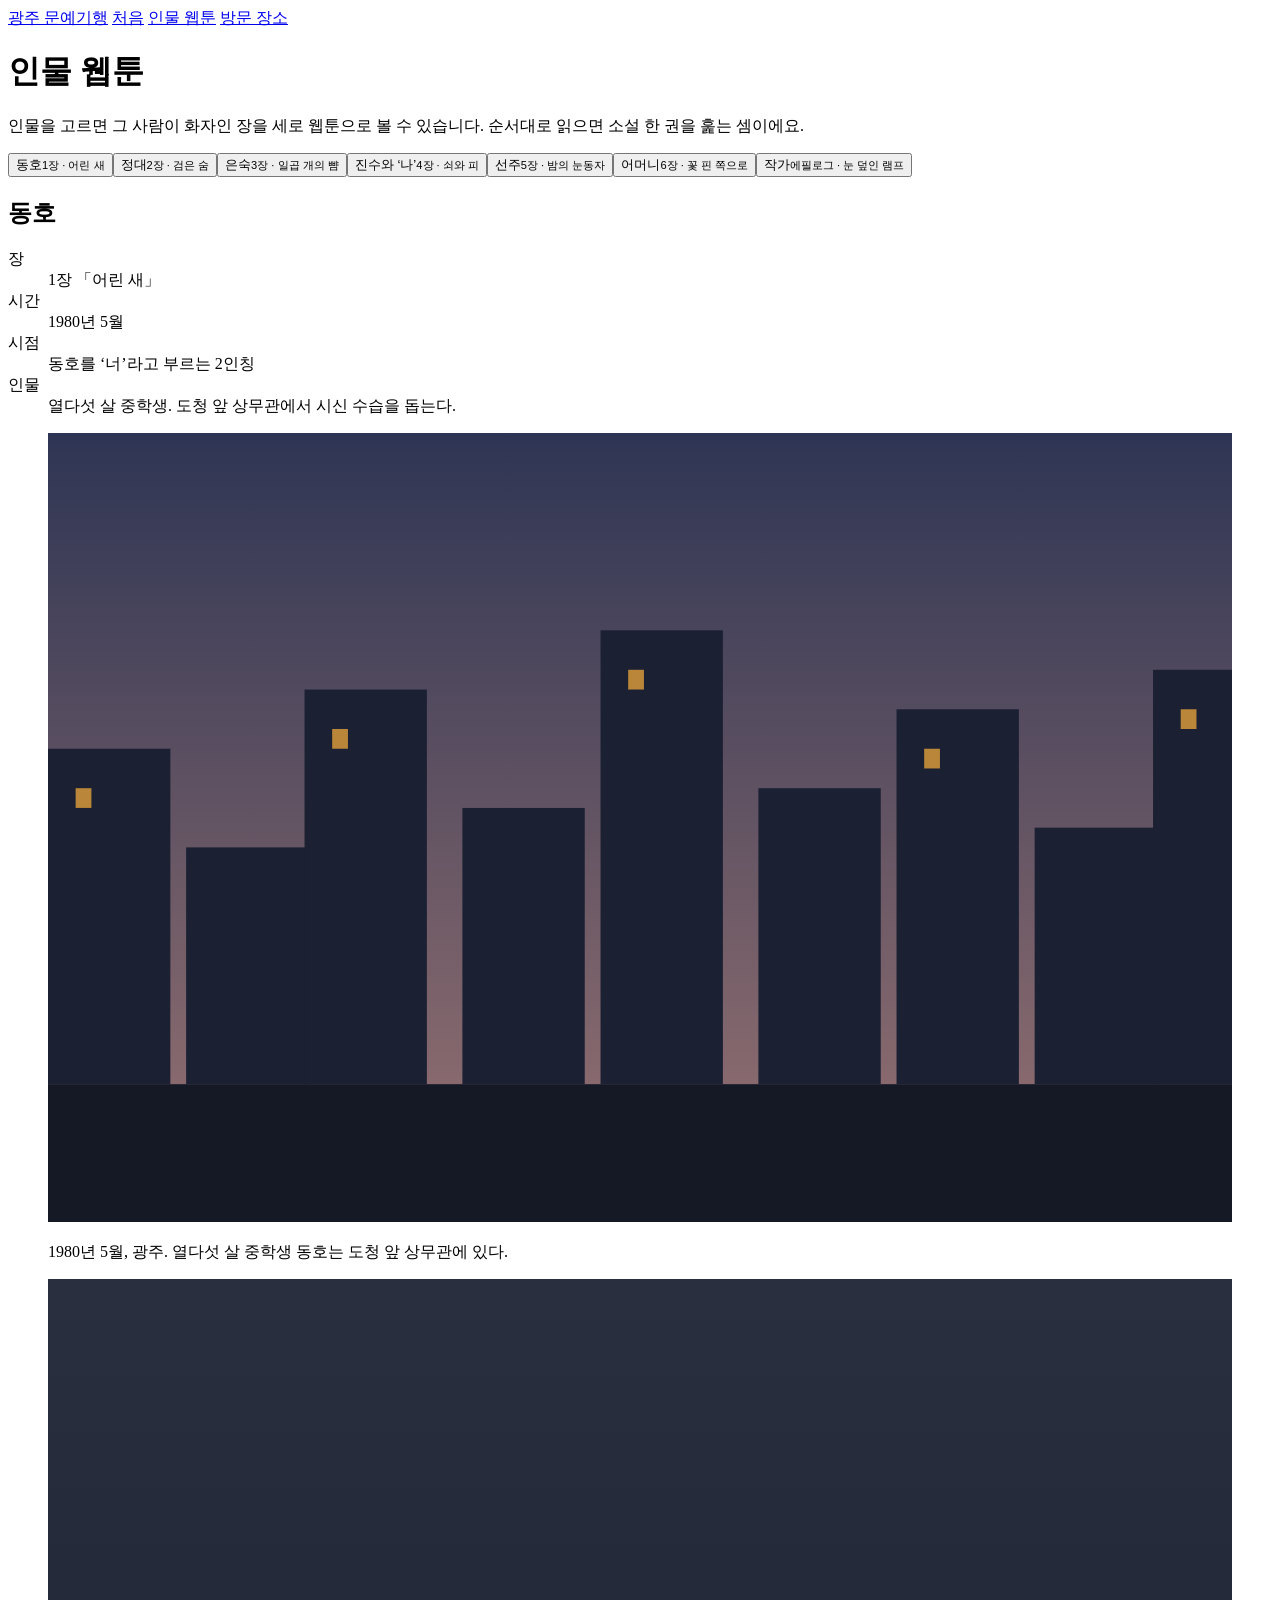
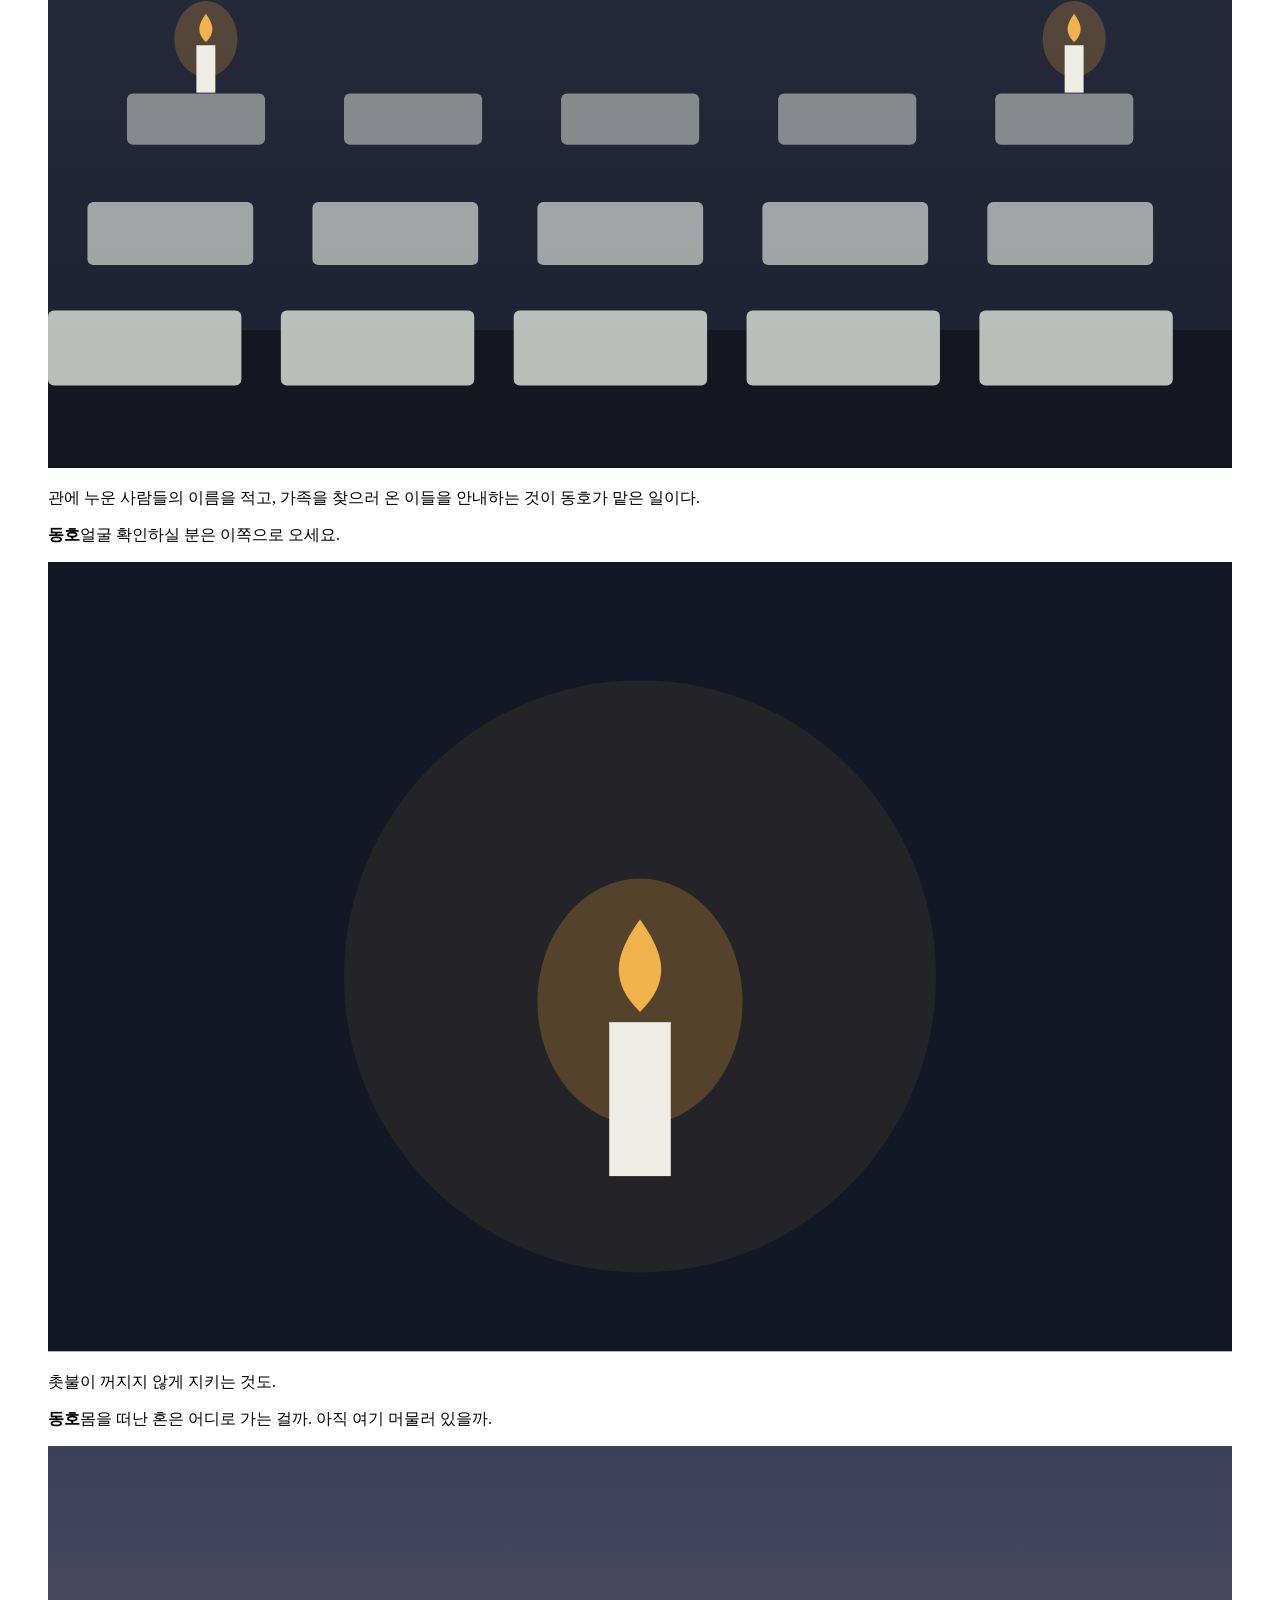
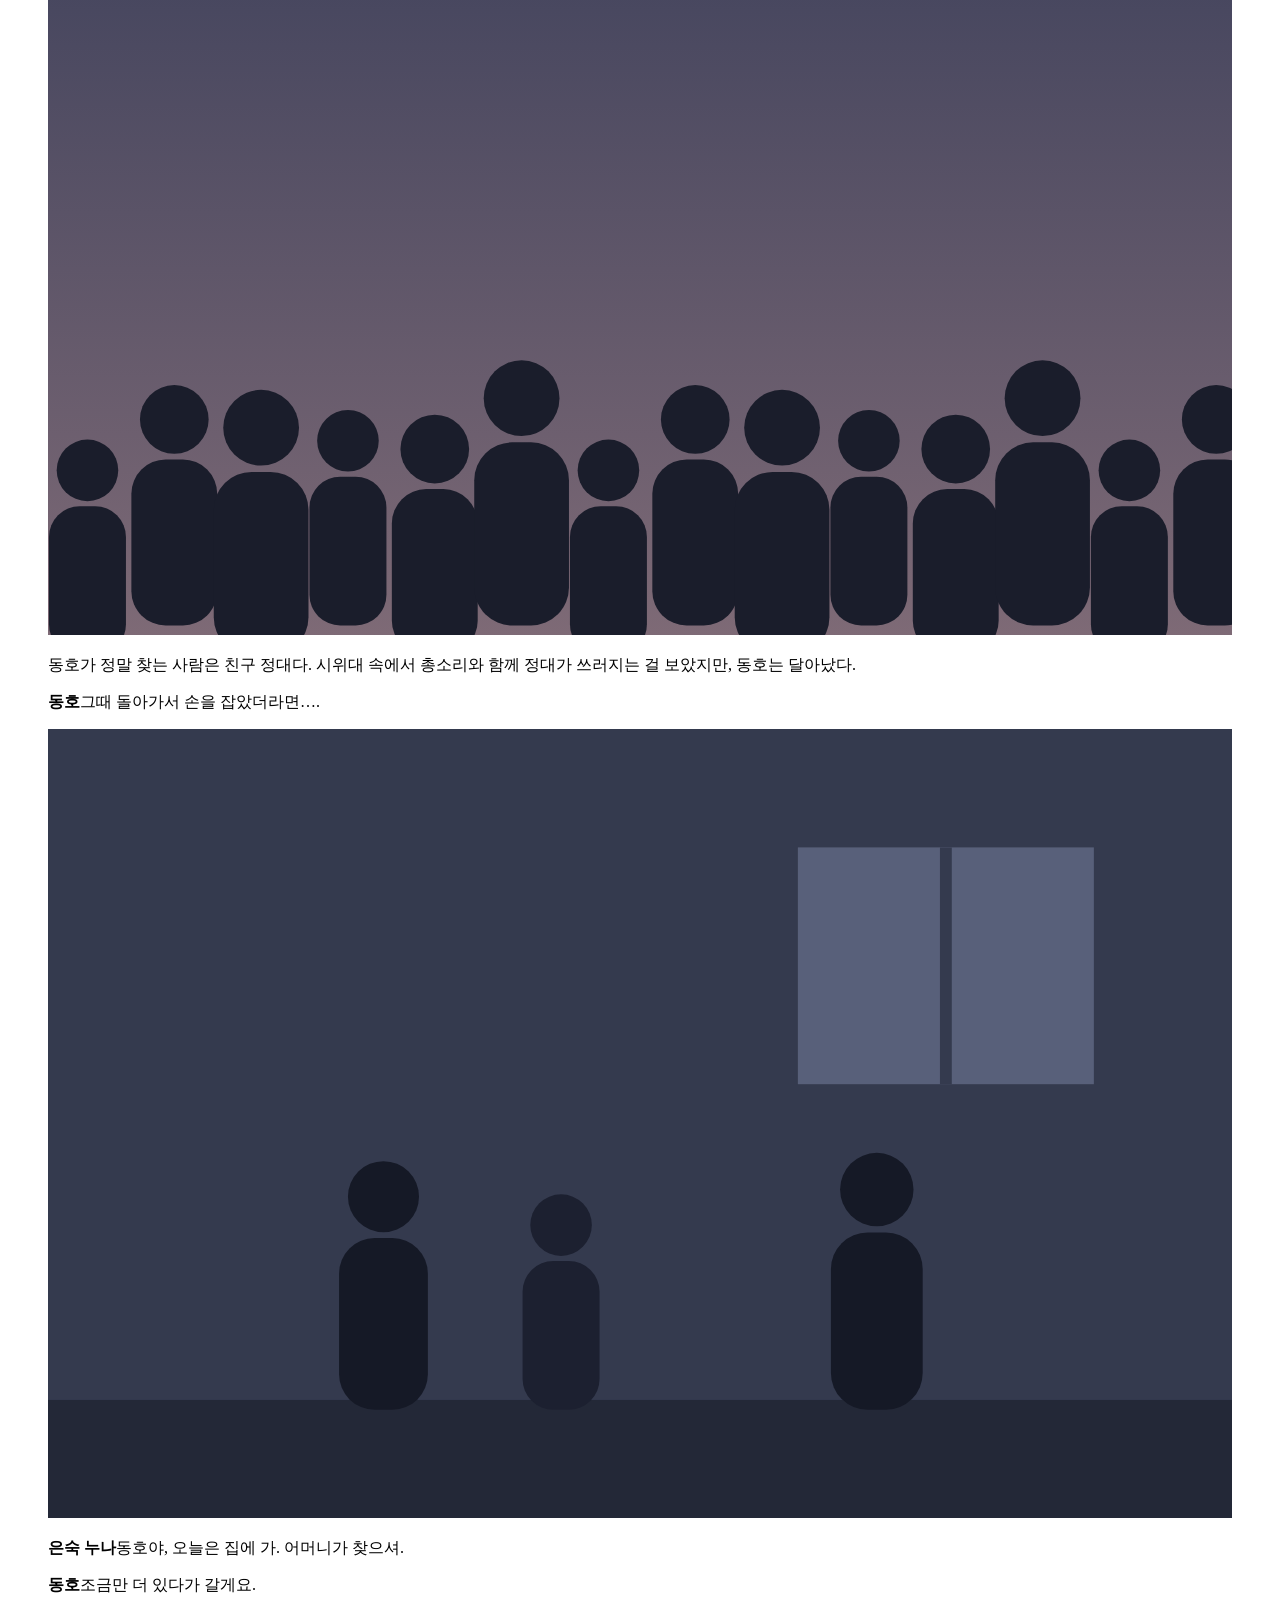
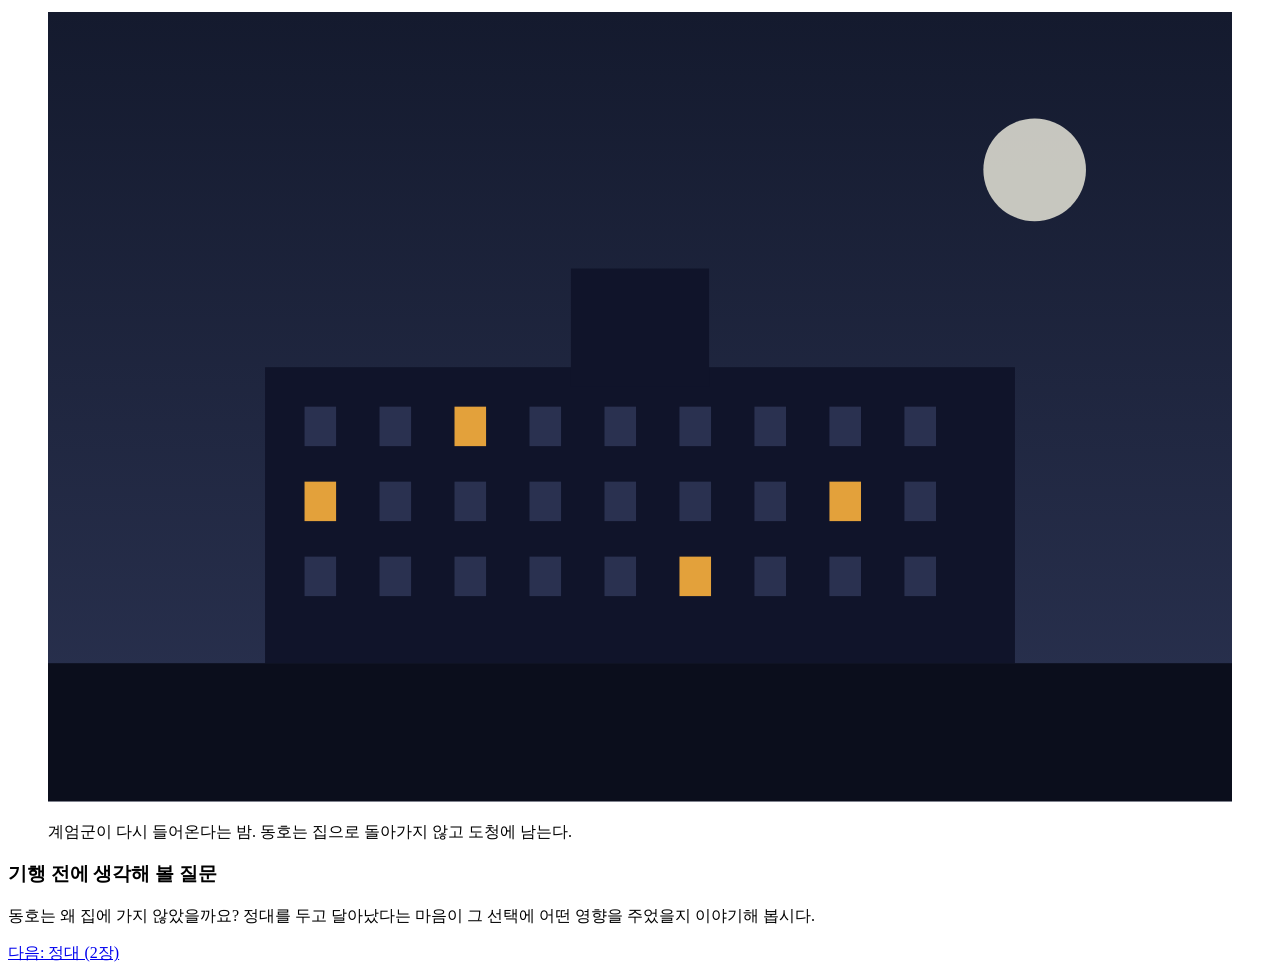
==== comic.html @ d9871c67 "Add files via upload" ====
<!doctype html>
<html lang="ko">
<head>
<meta charset="utf-8">
<meta name="viewport" content="width=device-width, initial-scale=1, viewport-fit=cover">
<title>인물 웹툰 · 소년이 온다</title>
<link rel="preconnect" href="https://fonts.googleapis.com">
<link rel="preconnect" href="https://fonts.gstatic.com" crossorigin>
<link href="https://fonts.googleapis.com/css2?family=Gaegu:wght@400;700&family=Gowun+Batang:wght@400;700&display=swap" rel="stylesheet">
<link rel="stylesheet" href="assets/style.css">
</head>
<body>
<header class="top"><nav>
  <a class="brand" href="index.html">광주 문예기행</a>
  <a href="index.html">처음</a>
  <a href="comic.html" aria-current="page">인물 웹툰</a>
  <a href="places.html">방문 장소</a>
</nav></header>

<main>
  <h1>인물 웹툰</h1>
  <p class="lede">인물을 고르면 그 사람이 화자인 장을 세로 웹툰으로 볼 수 있습니다. 순서대로 읽으면 소설 한 권을 훑는 셈이에요.</p>

  <div class="chapters" id="chapters" role="group" aria-label="인물 선택"></div>
  <section class="profile" id="profile" aria-live="polite"></section>
  <div class="strip" id="strip"></div>
  <section class="after" id="after"></section>
</main>

<script>
/* =========================================================
   1) 그림(장면) — 간단한 SVG 배경. 장면 이름으로 불러 씁니다.
   ========================================================= */
let uid = 0;
const id = () => 'g' + (++uid);
const svg = (inner, defs = '') =>
  `<svg viewBox="0 0 600 400" preserveAspectRatio="xMidYMid slice" aria-hidden="true"><defs>${defs}</defs>${inner}</svg>`;
const lin = (gid, a, b) =>
  `<linearGradient id="${gid}" x1="0" y1="0" x2="0" y2="1"><stop offset="0" stop-color="${a}"/><stop offset="1" stop-color="${b}"/></linearGradient>`;
const fig = (x, g, s = 1, c = '#141826') =>
  `<circle cx="${x}" cy="${g - 72 * s}" r="${12 * s}" fill="${c}"/><rect x="${x - 15 * s}" y="${g - 58 * s}" width="${30 * s}" height="${58 * s}" rx="${12 * s}" fill="${c}"/>`;
const candle = (x, y, s = 1) =>
  `<ellipse cx="${x}" cy="${y - 22 * s}" rx="${20 * s}" ry="${24 * s}" fill="#E3A13B" opacity=".25"/>` +
  `<path class="flame" d="M${x} ${y - 38 * s}c${5 * s} ${7 * s} ${6 * s} ${12 * s} 0 ${18 * s}c${-6 * s} ${-6 * s} ${-5 * s} ${-11 * s} 0 ${-18 * s}z" fill="#F0B24A"/>` +
  `<rect x="${x - 6 * s}" y="${y - 18 * s}" width="${12 * s}" height="${30 * s}" fill="#EEECE4"/>`;

const SCENES = {
  street(){ const g=id(); let b='';
    [[0,170],[70,120],[130,200],[210,140],[280,230],[360,150],[430,190],[500,130],[560,210]].forEach(([x,h])=>{
      b+=`<rect x="${x}" y="${330-h}" width="62" height="${h}" fill="#1B2033"/>`;
      if(h>150) b+=`<rect x="${x+14}" y="${350-h}" width="8" height="10" fill="#E3A13B" opacity=".8"/>`; });
    return svg(`<rect width="600" height="400" fill="url(#${g})"/>${b}<rect y="330" width="600" height="70" fill="#151926"/>`, lin(g,'#2E3554','#9A7473')); },
  hall(){ const g=id(); let c='';
    for(let r=0;r<3;r++) for(let i=0;i<5;i++){ const w=70+r*14, x=40+i*(110+r*4)-r*20, y=210+r*55;
      c+=`<rect x="${x}" y="${y}" width="${w}" height="${26+r*6}" rx="3" fill="#D9DBD4" opacity="${.55+r*.15}"/>`; }
    return svg(`<rect width="600" height="400" fill="url(#${g})"/><rect y="330" width="600" height="70" fill="#14171F"/>${c}${candle(80,200,.8)}${candle(520,200,.8)}`, lin(g,'#2A2F40','#1C2030')); },
  candle(){ return svg(`<rect width="600" height="400" fill="#141826"/><circle cx="300" cy="210" r="150" fill="#E3A13B" opacity=".08"/>${candle(300,280,2.6)}`); },
  crowd(){ const g=id(); let f='';
    for(let i=0;i<14;i++) f+=fig(20+i*44,(i%2?395:410),1.3+(i%3)*.15,'#1A1D2B');
    return svg(`<rect width="600" height="400" fill="url(#${g})"/>${f}`, lin(g,'#3B3F5A','#7E6A76')); },
  duo(){ return svg(`<rect width="600" height="400" fill="#343A4E"/><rect x="380" y="60" width="150" height="120" fill="#58607A"/><line x1="455" y1="60" x2="455" y2="180" stroke="#343A4E" stroke-width="6"/><rect y="340" width="600" height="60" fill="#232837"/>${fig(170,345,1.5,'#151926')}${fig(260,345,1.3,'#1C2030')}${fig(420,345,1.55,'#151926')}`); },
  building(){ const g=id(); let w='';
    for(let r=0;r<3;r++) for(let i=0;i<9;i++){ const lit=(r*9+i)%7===2;
      w+=`<rect x="${130+i*38}" y="${200+r*38}" width="16" height="20" fill="${lit?'#E3A13B':'#2A3150'}"/>`; }
    return svg(`<rect width="600" height="400" fill="url(#${g})"/><circle cx="500" cy="80" r="26" fill="#E6E4D8" opacity=".85"/><rect x="110" y="180" width="380" height="150" fill="#10142A"/><rect x="265" y="130" width="70" height="60" fill="#10142A"/>${w}<rect y="330" width="600" height="70" fill="#0B0E1C"/>`, lin(g,'#141A2E','#2B3352')); },
  soul(){ let o='';
    [[160,120,6],[420,90,4],[500,250,5],[90,300,3],[330,320,4],[250,60,3]].forEach(([x,y,r])=>o+=`<circle cx="${x}" cy="${y}" r="${r}" fill="#C9D4F0" opacity=".6"/>`);
    return svg(`<rect width="600" height="400" fill="#0F1322"/><circle cx="300" cy="200" r="90" fill="#9FB0E0" opacity=".08"/><circle cx="300" cy="200" r="46" fill="#C9D4F0" opacity=".18"/>${o}`); },
  pile(){ const g=id();
    return svg(`<rect width="600" height="400" fill="url(#${g})"/><ellipse cx="300" cy="380" rx="360" ry="70" fill="#1A1721"/><ellipse cx="260" cy="330" rx="150" ry="40" fill="#14111A"/><ellipse cx="360" cy="315" rx="110" ry="30" fill="#1D1824"/><line x1="500" y1="330" x2="500" y2="170" stroke="#14111A" stroke-width="10"/><circle cx="500" cy="160" r="50" fill="#14111A" opacity=".85"/>`, lin(g,'#4A4256','#1E1B26')); },
  fire(){ const g=id();
    return svg(`<rect width="600" height="400" fill="url(#${g})"/><ellipse cx="300" cy="150" rx="140" ry="50" fill="#5A5560" opacity=".5"/><ellipse cx="360" cy="100" rx="110" ry="35" fill="#5A5560" opacity=".35"/><rect y="350" width="600" height="50" fill="#0F0D12"/>`, lin(g,'#120F18','#B5582E')); },
  office(){ return svg(`<rect width="600" height="400" fill="#3C4150"/><rect y="270" width="600" height="130" fill="#5A4636"/><rect x="200" y="215" width="200" height="70" fill="#F2F1EC" transform="rotate(-4 300 250)"/><g transform="rotate(-4 300 250)"><rect x="215" y="228" width="120" height="8" fill="#111"/><rect x="215" y="246" width="160" height="8" fill="#111"/><rect x="215" y="264" width="90" height="8" fill="#111"/></g><line x1="470" y1="270" x2="470" y2="150" stroke="#222" stroke-width="6"/><path d="M440 150h60l-10-30h-40z" fill="#222"/><ellipse cx="470" cy="200" rx="90" ry="60" fill="#E3A13B" opacity=".12"/>`); },
  interrog(){ return svg(`<rect width="600" height="400" fill="#15171F"/><line x1="300" y1="0" x2="300" y2="70" stroke="#444" stroke-width="3"/><path d="M280 70h40l120 330H160z" fill="#E8E2C8" opacity=".14"/><path d="M280 70h40l-6-14h-28z" fill="#555"/>${fig(300,360,1.6,'#0A0B10')}<rect y="360" width="600" height="40" fill="#0D0E14"/>`); },
  stage(){ return svg(`<rect width="600" height="400" fill="#121420"/><path d="M0 0h130c-20 140-10 280 0 400H0z" fill="#5A2A33"/><path d="M600 0H470c20 140 10 280 0 400h130z" fill="#5A2A33"/><ellipse cx="300" cy="350" rx="170" ry="30" fill="#F2E7C9" opacity=".22"/><path d="M250 0h100l60 350H190z" fill="#F2E7C9" opacity=".07"/>${fig(250,350,1.5,'#06070C')}${fig(350,350,1.5,'#06070C')}`); },
  bars(){ let b=''; for(let x=20;x<600;x+=48) b+=`<rect x="${x}" y="0" width="10" height="400" fill="#22252E"/>`;
    return svg(`<rect width="600" height="400" fill="#474D5A"/><rect y="320" width="600" height="80" fill="#363B46"/>${fig(330,330,1.3,'#1A1D25')}${b}`); },
  tape(){ return svg(`<rect width="600" height="400" fill="#2E3342"/><rect y="290" width="600" height="110" fill="#4A3A2E"/><rect x="170" y="190" width="260" height="120" rx="10" fill="#1A1C24"/><rect x="200" y="210" width="200" height="60" rx="4" fill="#C9CBC2"/><circle cx="250" cy="240" r="18" fill="#1A1C24"/><circle cx="350" cy="240" r="18" fill="#1A1C24"/><circle cx="410" cy="292" r="5" fill="#C0392B"/>`); },
  factory(){ let m=''; for(let r=0;r<2;r++) for(let i=0;i<5;i++){ const x=40+i*115, y=220+r*80;
      m+=`<rect x="${x}" y="${y}" width="80" height="14" fill="#1E2230"/><path d="M${x+10} ${y}v-30h50v12h-10v18z" fill="#2B3040"/>`; }
    let l=''; for(let i=0;i<4;i++) l+=`<circle cx="${90+i*140}" cy="60" r="8" fill="#F2E3B0"/><circle cx="${90+i*140}" cy="60" r="40" fill="#F2E3B0" opacity=".08"/>`;
    return svg(`<rect width="600" height="400" fill="#3A3F4C"/>${l}${m}`); },
  house(){ const g=id();
    return svg(`<rect width="600" height="400" fill="url(#${g})"/><rect y="320" width="600" height="80" fill="#3A3428"/><path d="M180 200h240l-30-50H210z" fill="#2C2A30"/><rect x="200" y="200" width="200" height="120" fill="#6E6152"/><rect x="250" y="235" width="40" height="40" fill="#E3A13B" opacity=".9"/><rect x="320" y="245" width="40" height="75" fill="#3E352C"/><line x1="480" y1="320" x2="480" y2="190" stroke="#2C2A30" stroke-width="8"/><circle cx="480" cy="180" r="45" fill="#3E4A34"/><circle cx="470" cy="170" r="6" fill="#D97A2B"/><circle cx="495" cy="190" r="6" fill="#D97A2B"/>`, lin(g,'#6E7C99','#D7B9A0')); },
  flower(){ const g=id(); let f='';
    for(let i=0;i<40;i++){ const x=(i*73)%600, y=290+(i*37)%100, c=i%3?'#C25B74':'#EBC94A';
      f+=`<circle cx="${x}" cy="${y}" r="${5+(i%3)}" fill="${c}"/>`; }
    return svg(`<rect width="600" height="400" fill="url(#${g})"/><circle cx="470" cy="90" r="40" fill="#F6E3A3"/><path d="M0 280q150-60 300-10t300-20v150H0z" fill="#8FA67E"/>${f}`, lin(g,'#BFD3DE','#EDE6D6')); },
  snow(){ const g=id(); let s='';
    for(let i=0;i<60;i++) s+=`<circle cx="${(i*97)%600}" cy="${(i*53)%400}" r="${1.5+(i%3)}" fill="#fff" opacity=".85"/>`;
    return svg(`<rect width="600" height="400" fill="url(#${g})"/><ellipse cx="160" cy="350" rx="90" ry="34" fill="#F6F7F9"/><ellipse cx="440" cy="360" rx="90" ry="30" fill="#F6F7F9"/><rect x="285" y="270" width="30" height="70" fill="#6A6F7A"/>${candle(300,360,1.3)}${s}`, lin(g,'#8A94A6','#E6EAF0')); }
};

/* =========================================================
   2) 인물·장 데이터 — 여기 내용을 고치면 웹툰이 바뀝니다.
      h: 칸 높이(s/m/l), narr: 해설, bubbles: 말풍선
      think:true → 속마음(점선), r:true → 오른쪽 정렬
      ※ 대사는 원작 문장이 아니라 줄거리 요약용으로 새로 쓴 것입니다.
   ========================================================= */
const CHAPTERS = [
 { id:'dongho', no:'1장', title:'어린 새', name:'동호', when:'1980년 5월', voice:'동호를 ‘너’라고 부르는 2인칭',
   profile:'열다섯 살 중학생. 도청 앞 상무관에서 시신 수습을 돕는다.',
   panels:[
    {scene:'street', h:'m', narr:'1980년 5월, 광주. 열다섯 살 중학생 동호는 도청 앞 상무관에 있다.'},
    {scene:'hall', h:'l', narr:'관에 누운 사람들의 이름을 적고, 가족을 찾으러 온 이들을 안내하는 것이 동호가 맡은 일이다.',
      bubbles:[{who:'동호', t:'얼굴 확인하실 분은 이쪽으로 오세요.'}]},
    {scene:'candle', h:'m', narr:'촛불이 꺼지지 않게 지키는 것도.',
      bubbles:[{who:'동호', t:'몸을 떠난 혼은 어디로 가는 걸까. 아직 여기 머물러 있을까.', think:true}]},
    {scene:'crowd', h:'l', narr:'동호가 정말 찾는 사람은 친구 정대다. 시위대 속에서 총소리와 함께 정대가 쓰러지는 걸 보았지만, 동호는 달아났다.',
      bubbles:[{who:'동호', t:'그때 돌아가서 손을 잡았더라면….', think:true, r:true}]},
    {scene:'duo', h:'m', bubbles:[{who:'은숙 누나', t:'동호야, 오늘은 집에 가. 어머니가 찾으셔.'},{who:'동호', t:'조금만 더 있다가 갈게요.', r:true}]},
    {scene:'building', h:'l', narr:'계엄군이 다시 들어온다는 밤. 동호는 집으로 돌아가지 않고 도청에 남는다.'}
   ],
   q:'동호는 왜 집에 가지 않았을까요? 정대를 두고 달아났다는 마음이 그 선택에 어떤 영향을 주었을지 이야기해 봅시다.' },

 { id:'jeongdae', no:'2장', title:'검은 숨', name:'정대', when:'1980년 5월', voice:'죽은 정대의 혼이 말하는 1인칭',
   profile:'동호의 친구. 시위 도중 총에 맞아 숨졌다. 공장에 다니며 자신을 공부시킨 누나 정미가 있다.',
   panels:[
    {scene:'soul', h:'m', narr:'나는 정대. 아니, 정대였던 혼이다.'},
    {scene:'pile', h:'l', narr:'내 몸은 이름 모를 다른 몸들과 함께 어딘가에 쌓여 있다. 나는 그 곁을 떠나지 못한다.'},
    {scene:'soul', h:'s', bubbles:[{who:'정대', t:'누나는 무사할까. 누나를 찾고 싶은데.', think:true}]},
    {scene:'fire', h:'l', narr:'며칠 뒤 군인들이 몸들을 태운다. 몸이 사라지자, 붙들고 있던 자리도 사라진다.'},
    {scene:'soul', h:'m', bubbles:[{who:'정대', t:'누가 나를 죽였을까. 그리고… 왜.', think:true, r:true}]},
    {scene:'building', h:'m', narr:'어느 새벽, 먼 곳에서 무언가 툭 끊어지는 느낌이 전해진다. 동호였다.'}
   ],
   q:'작가는 왜 죽은 사람의 혼에게 목소리를 주었을까요? 산 사람이 말할 수 없는 무엇을 이 장이 말하고 있나요?' },

 { id:'eunsook', no:'3장', title:'일곱 개의 뺨', name:'은숙', when:'1985년', voice:'은숙을 따라가는 3인칭',
   profile:'1980년 상무관에서 동호와 함께 일했던 고등학생. 5년 뒤 출판사 편집자가 되었다.',
   panels:[
    {scene:'office', h:'m', narr:'1985년, 서울. 은숙은 작은 출판사에서 일한다.'},
    {scene:'office', h:'m', narr:'검열에 넘겼던 원고가 돌아왔다. 문장 곳곳이 먹줄로 지워져 있다.',
      bubbles:[{who:'은숙', t:'지워진 줄 아래 무엇이 있었는지, 나는 안다.', think:true}]},
    {scene:'interrog', h:'l', narr:'경찰서에 불려 가 원고를 쓴 사람의 행방을 추궁당하며, 은숙은 뺨을 일곱 번 맞았다.',
      bubbles:[{who:'은숙', t:'하루에 한 대씩 잊자. 일곱 날이면 다 잊을 수 있어.', think:true}]},
    {scene:'candle', h:'s', narr:'그러나 잊으려 할수록 그해 오월, 집에 가라는 말에 고개를 젓던 소년이 떠오른다.'},
    {scene:'stage', h:'l', narr:'그 원고로 만든 연극이 무대에 오른다. 검열로 지워진 대사 자리에서, 배우들은 소리 없이 입술만 움직인다.',
      bubbles:[{who:'은숙', t:'들리지 않아도, 나는 모두 알아들을 수 있다.', think:true, r:true}]}
   ],
   q:'‘지워진 대사’를 입 모양으로만 말하는 장면은 무엇을 상징할까요? 우리가 방문할 기록관과 연결해 생각해 봅시다.' },

 { id:'jinsu', no:'4장', title:'쇠와 피', name:'진수와 ‘나’', when:'1990년', voice:'살아남은 ‘나’의 1인칭 증언',
   profile:'마지막 밤 도청에 남았던 청년들. ‘나’는 함께 붙잡혀 고문을 겪은 진수 형을 기억한다.',
   panels:[
    {scene:'tape', h:'s', narr:'1990년. 누군가 ‘나’에게 그날의 일을 증언해 달라고 찾아온다.'},
    {scene:'building', h:'l', narr:'마지막 밤, 도청. 총을 든 이들 중에는 중학생, 고등학생도 있었다.',
      bubbles:[{who:'진수 형', t:'새벽에 군인들이 들어오면, 총 내려놓고 손 들고 나가. 그래야 살아.'}]},
    {scene:'street', h:'m', narr:'아이들은 그 말대로 했다. 그리고 살아남지 못했다.'},
    {scene:'bars', h:'l', narr:'살아남은 사람들은 감옥으로 끌려갔다. 굶주림과 고문 속에서, 사람은 자신이 무엇인지를 묻게 된다.',
      bubbles:[{who:'나', t:'인간이란 대체 무엇일까.', think:true}]},
    {scene:'bars', h:'s', narr:'풀려난 뒤에도 진수 형은 그 시간을 벗어나지 못했고, 끝내 스스로 세상을 떠났다.'},
    {scene:'tape', h:'m', bubbles:[{who:'나', t:'증언이요? …저는 아직 그 밤 안에 살고 있습니다.', r:true}]}
   ],
   q:'살아남은 사람의 고통은 왜 ‘끝나지 않는’ 것일까요? 이 장의 제목 ‘쇠와 피’가 가리키는 것을 찾아봅시다.' },

 { id:'seonju', no:'5장', title:'밤의 눈동자', name:'선주', when:'2002년', voice:'선주를 ‘당신’이라 부르는 2인칭',
   profile:'공장에서 일하며 노동운동을 했던 여성. 1980년 상무관에서 동호, 은숙과 함께 있었다.',
   panels:[
    {scene:'tape', h:'m', narr:'2002년. 연구자 윤이 선주에게 녹음기를 보낸다. 그해 오월을 증언해 달라고.'},
    {scene:'office', h:'s', bubbles:[{who:'선주', t:'말할 수 있을까. 아무에게도 말하지 않고 이십 년을 살았는데.', think:true}]},
    {scene:'factory', h:'m', narr:'젊은 시절 선주는 공장에서 일하며 노동조합 활동을 했다. 그 경험이 선주를 오월의 거리로 이끌었다.'},
    {scene:'hall', h:'m', narr:'그해 오월, 선주는 상무관에서 동호와 함께 죽은 이들을 돌보았다.'},
    {scene:'bars', h:'l', narr:'붙잡힌 뒤 겪은 일들은 말로 옮길 수 없는 상처가 되어 몸에 남았다.'},
    {scene:'soul', h:'m', narr:'선주는 녹음기 앞에서 오래 망설인다. 그 침묵 또한 증언의 일부다.'}
   ],
   q:'증언을 망설이는 선주의 침묵을 우리는 어떻게 들어야 할까요? 기록으로 남는 것과 남지 못하는 것의 차이를 생각해 봅시다.' },

 { id:'mother', no:'6장', title:'꽃 핀 쪽으로', name:'어머니', when:'2010년', voice:'동호에게 말을 건네는 어머니의 1인칭(전라도 말)',
   profile:'동호의 어머니. 막내아들을 잃은 뒤 30년을 견뎌 왔다.',
   panels:[
    {scene:'house', h:'m', narr:'2010년. 동호의 어머니가 세상에 없는 막내에게 말을 건다.'},
    {scene:'duo', h:'m', bubbles:[{who:'어머니', t:'그날 니 데리러 갔을 때, 억지로라도 손 잡고 끌고 왔어야 했는디.'}]},
    {scene:'crowd', h:'l', narr:'아들을 잃은 뒤 어머니는 다른 유가족들과 함께 거리로 나섰다. 진실을 밝히라고 외치며.'},
    {scene:'flower', h:'l', narr:'어머니가 가장 자주 떠올리는 건 어린 동호의 작은 손이다. 동호는 늘 햇빛 비치고 꽃이 핀 쪽으로 엄마 손을 잡아끌었다.'},
    {scene:'flower', h:'s', bubbles:[{who:'어머니', t:'인자 니가 가자는 데로 따라가께.', r:true}]}
   ],
   q:'장 제목 ‘꽃 핀 쪽으로’는 어떤 마음을 담고 있을까요? 구묘역과 민주묘지에서 이 장면을 떠올려 봅시다.' },

 { id:'author', no:'에필로그', title:'눈 덮인 램프', name:'작가', when:'2013년', voice:'작가 자신의 1인칭',
   profile:'어린 시절 광주에서 살았던 작가. 그 집에 이사 온 가족이 바로 동호네였다.',
   panels:[
    {scene:'house', h:'m', narr:'작가는 열 살 무렵까지 광주의 한 집에 살았다. 가족이 서울로 떠나며 그 집에 새로 이사 온 가족이 동호네였다.'},
    {scene:'office', h:'m', narr:'몇 달 뒤 오월이 왔다. 어른들이 낮은 목소리로 나누던 그 아이의 이야기를, 작가는 오래 품고 살았다.'},
    {scene:'duo', h:'m', narr:'2013년, 작가는 동호의 형을 찾아가 이 이야기를 써도 되는지 묻는다.',
      bubbles:[{who:'동호의 형', t:'써 주세요. 아무도 함부로 하지 못하게, 제대로요.'}]},
    {scene:'snow', h:'l', narr:'눈 내린 묘지. 작가는 동호의 묘 앞에 초를 밝힌다. 1장에서 동호가 지키던 그 촛불처럼.'}
   ],
   q:'소설이 촛불로 시작해 촛불로 끝나는 이유는 무엇일까요? 이번 기행이 우리에게 어떤 ‘촛불’이 될 수 있을지 나눠 봅시다.' }
];

/* =========================================================
   3) 화면 그리기
   ========================================================= */
const $ = s => document.querySelector(s);
const esc = s => s.replace(/[&<>]/g, c => ({'&':'&amp;','<':'&lt;','>':'&gt;'}[c]));

function renderTabs(cur){
  $('#chapters').innerHTML = CHAPTERS.map(c =>
    `<button type="button" data-id="${c.id}" aria-pressed="${c.id===cur}">${esc(c.name)}<small>${c.no} · ${esc(c.title)}</small></button>`).join('');
}
function render(cur){
  const i = Math.max(0, CHAPTERS.findIndex(c => c.id === cur));
  const c = CHAPTERS[i];
  renderTabs(c.id);
  $('#profile').innerHTML = `<h2>${esc(c.name)}</h2>
    <dl><dt>장</dt><dd>${c.no} 「${esc(c.title)}」</dd><dt>시간</dt><dd>${c.when}</dd>
    <dt>시점</dt><dd>${esc(c.voice)}</dd><dt>인물</dt><dd>${esc(c.profile)}</dd></dl>`;
  $('#strip').innerHTML = c.panels.map(p => `
    <figure class="panel h-${p.h||'m'}">
      <div class="art">${SCENES[p.scene]()}</div>
      ${p.narr ? `<p class="narr">${esc(p.narr)}</p>` : ''}
      ${p.bubbles ? `<div class="bubbles">${p.bubbles.map(b =>
          `<p class="bubble${b.think?' think':''}${b.r?' r':''}"><b>${esc(b.who)}</b>${esc(b.t)}</p>`).join('')}</div>` : ''}
    </figure>`).join('');
  const next = CHAPTERS[i+1];
  $('#after').innerHTML = `<h3>기행 전에 생각해 볼 질문</h3><p>${esc(c.q)}</p>` +
    (next ? `<a class="btn" href="#${next.id}">다음: ${esc(next.name)} (${next.no})</a>`
          : `<a class="btn" href="places.html">방문 장소 보러 가기</a>`);
}
$('#chapters').addEventListener('click', e => {
  const b = e.target.closest('button'); if (b) location.hash = b.dataset.id;
});
window.addEventListener('hashchange', () => { render(location.hash.slice(1)); $('#profile').scrollIntoView({behavior:'smooth', block:'start'}); });
render(location.hash.slice(1));
</script>
</body>
</html>
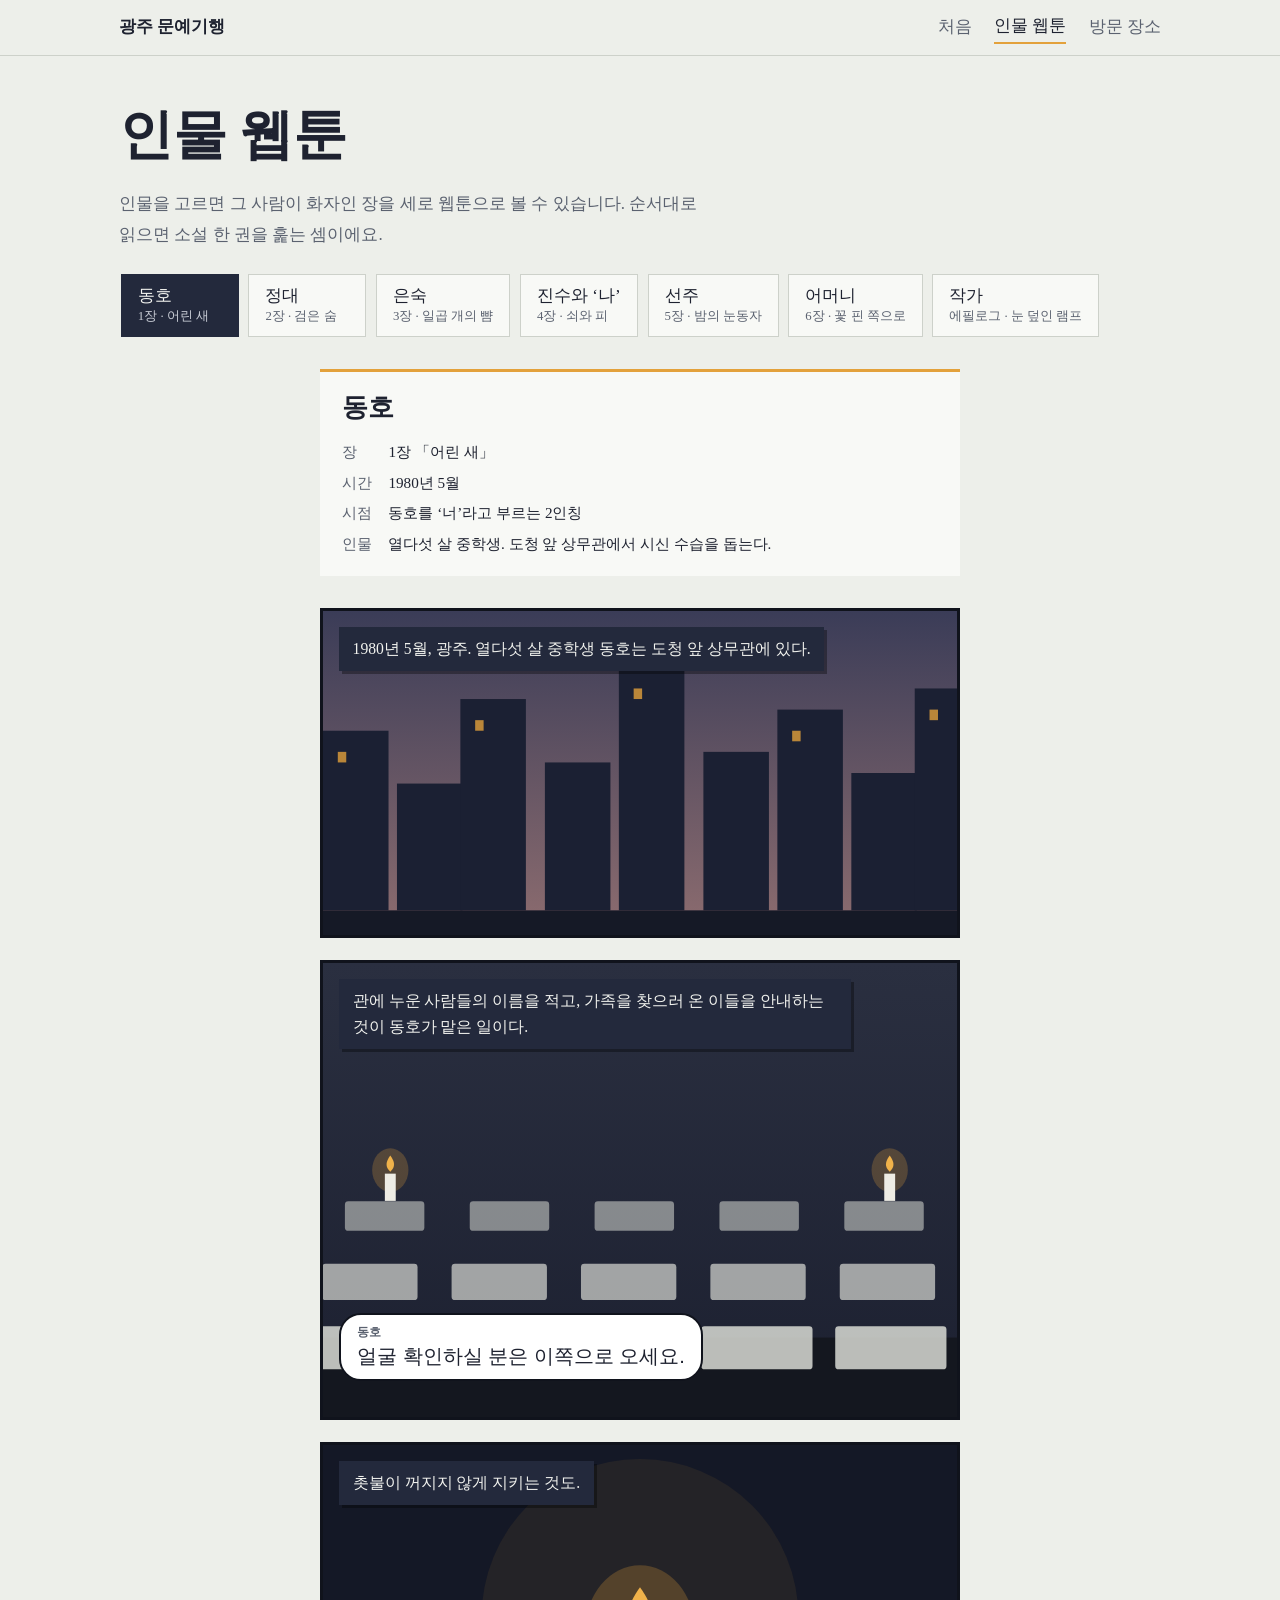
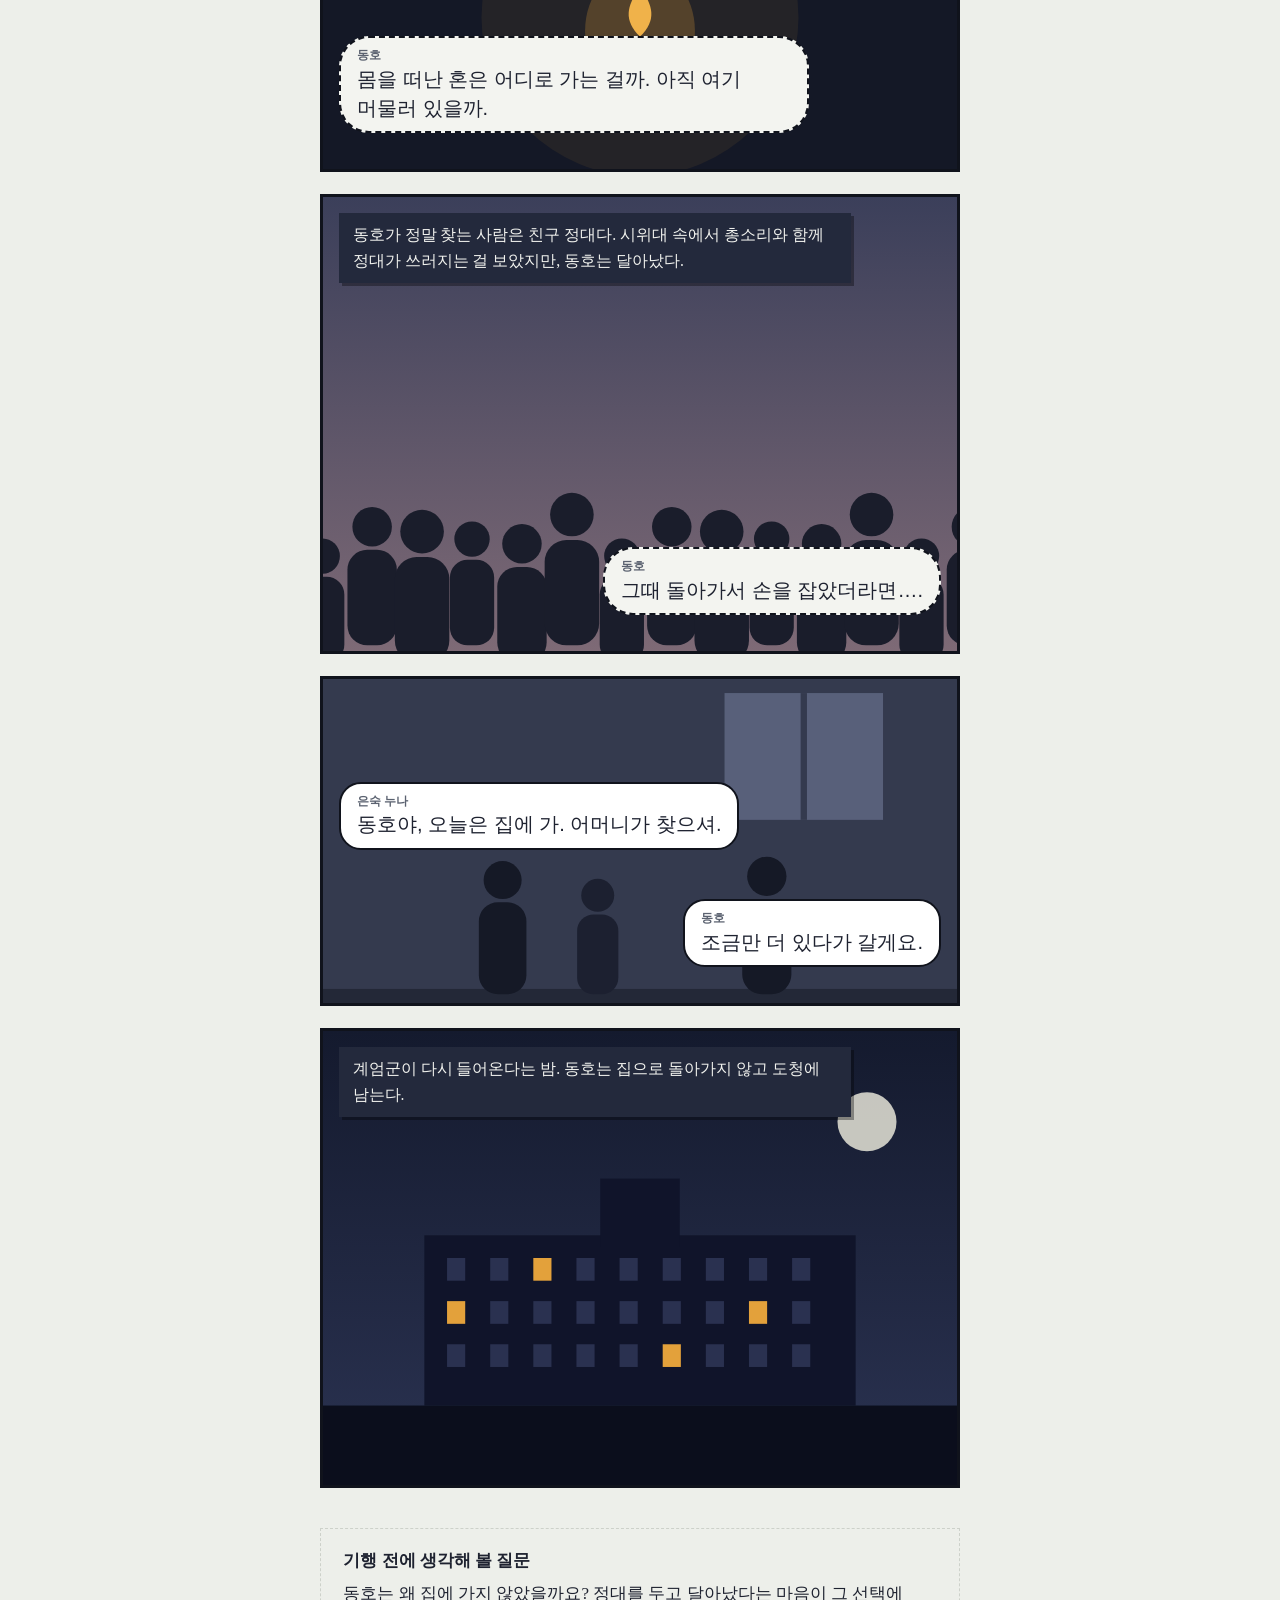
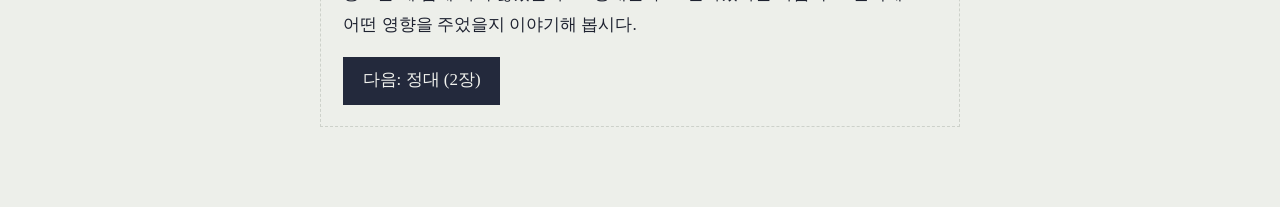
==== commit ff962391: "comic.html" ====
--- a/comic.html
+++ b/comic.html
@@ -7,7 +7,7 @@
 <link rel="preconnect" href="https://fonts.googleapis.com">
 <link rel="preconnect" href="https://fonts.gstatic.com" crossorigin>
 <link href="https://fonts.googleapis.com/css2?family=Gaegu:wght@400;700&family=Gowun+Batang:wght@400;700&display=swap" rel="stylesheet">
-<link rel="stylesheet" href="assets/style.css">
+<link rel="stylesheet" href="style.css">
 </head>
 <body>
 <header class="top"><nav>
--- a/style.css
+++ b/style.css
@@ -0,0 +1,110 @@
+/* ===== 색·글꼴 토큰 (여기만 바꾸면 전체 색이 바뀝니다) ===== */
+:root{
+  --bg:#EDEFEA; --surface:#F8F9F6; --text:#1E2230; --muted:#5B6270; --line:#CDD1CA;
+  --ink:#23293C; --candle:#E3A13B; --azalea:#A9465A;
+  --narr-bg:#23293C; --narr-text:#F1F2EE; --bubble-bg:#FFFFFF; --bubble-text:#1E2230;
+  --serif:"Gowun Batang","Noto Serif KR","Apple SD Gothic Neo",serif;
+  --hand:"Gaegu","Nanum Pen Script","Apple SD Gothic Neo",sans-serif;
+  color-scheme:light;
+  box-sizing:border-box;
+  padding-top:env(safe-area-inset-top,0px); padding-bottom:env(safe-area-inset-bottom,0px);
+}
+@media (prefers-color-scheme:dark){
+  :root:not([data-theme="light"]){
+    --bg:#161A25; --surface:#1F2432; --text:#E7E9E4; --muted:#A3A9B5; --line:#343B4D;
+    --narr-bg:#E9EBE6; --narr-text:#1E2230; color-scheme:dark;
+  }
+}
+:root[data-theme="dark"]{
+  --bg:#161A25; --surface:#1F2432; --text:#E7E9E4; --muted:#A3A9B5; --line:#343B4D;
+  --narr-bg:#E9EBE6; --narr-text:#1E2230; color-scheme:dark;
+}
+*,*::before,*::after{box-sizing:inherit}
+html{height:100%;scroll-padding-top:env(safe-area-inset-top,0px)}
+body{margin:0;background:var(--bg);color:var(--text);font-family:var(--serif);font-size:17px;line-height:1.8;word-break:keep-all}
+img,svg{max-width:100%;display:block}
+a{color:inherit}
+:focus-visible{outline:3px solid var(--candle);outline-offset:3px}
+
+/* ===== 상단 메뉴 ===== */
+.top{position:sticky;top:env(safe-area-inset-top,0px);z-index:20;background:var(--bg);border-bottom:1px solid var(--line)}
+body::before{content:"";position:fixed;inset:0 0 auto;height:env(safe-area-inset-top,0px);z-index:30;background:var(--bg)}
+.top nav{max-width:1080px;margin:0 auto;display:flex;align-items:center;gap:1.4rem;padding:.7rem 1.2rem;flex-wrap:wrap}
+.top .brand{font-weight:700;text-decoration:none;margin-right:auto}
+.top nav a:not(.brand){text-decoration:none;color:var(--muted)}
+.top nav a[aria-current="page"]{color:var(--text);border-bottom:2px solid var(--candle)}
+
+main{max-width:1080px;margin:0 auto;padding:2rem 1.2rem 5rem}
+.lede{max-width:34em;color:var(--muted)}
+h1,h2,h3{line-height:1.35;font-weight:700}
+h1{font-size:clamp(2rem,6vw,3.4rem);margin:.2em 0 .3em;letter-spacing:-.01em}
+
+/* ===== 홈 ===== */
+.hero{display:grid;grid-template-columns:auto 1fr;gap:2.5rem;align-items:center;padding:2rem 0 3rem}
+.hero-candle{width:120px}
+.flame{transform-box:fill-box;transform-origin:50% 100%;animation:flick 2.6s ease-in-out infinite}
+@keyframes flick{0%,100%{transform:scale(1,1)}40%{transform:scale(.94,1.06)}70%{transform:scale(1.04,.96)}}
+.entries{display:grid;grid-template-columns:repeat(auto-fit,minmax(260px,1fr));gap:1.5rem;margin-top:1rem}
+.entry{display:block;padding:1.6rem;background:var(--surface);border:1px solid var(--line);border-left:6px solid var(--candle);text-decoration:none}
+.entry:nth-child(2){border-left-color:var(--azalea)}
+.entry h2{margin:0 0 .3rem;font-size:1.35rem}
+.entry p{margin:0;color:var(--muted)}
+.about{margin-top:3rem;max-width:40em}
+
+/* ===== 웹툰 ===== */
+.chapters{display:flex;gap:.6rem;overflow-x:auto;padding:.4rem .1rem 1rem;scroll-snap-type:x mandatory}
+.chapters button{flex:0 0 auto;scroll-snap-align:start;font:inherit;text-align:left;cursor:pointer;
+  background:var(--surface);color:var(--text);border:1px solid var(--line);padding:.6rem 1rem;min-width:118px;line-height:1.4}
+.chapters button small{display:block;color:var(--muted);font-size:.8rem}
+.chapters button[aria-pressed="true"]{background:var(--ink);color:#F1F2EE;border-color:var(--ink)}
+.chapters button[aria-pressed="true"] small{color:#C9CDD6}
+.profile{max-width:640px;margin:1rem auto 2rem;padding:1.2rem 1.4rem;border-top:3px solid var(--candle);background:var(--surface)}
+.profile h2{margin:0;font-size:1.6rem}
+.profile dl{display:grid;grid-template-columns:auto 1fr;gap:.2rem 1rem;margin:.8rem 0 0;font-size:.95rem}
+.profile dt{color:var(--muted)}
+.profile dd{margin:0}
+.strip{max-width:640px;margin:0 auto;display:flex;flex-direction:column;gap:22px}
+.panel{position:relative;margin:0;overflow:hidden;border:3px solid #10131C;display:flex;flex-direction:column;gap:1rem;padding:1rem}
+.panel.h-s{min-height:230px}.panel.h-m{min-height:330px}.panel.h-l{min-height:460px}
+.panel .art{position:absolute;inset:0;z-index:0}
+.panel .art svg{width:100%;height:100%}
+.panel > *:not(.art){position:relative;z-index:1}
+.narr{align-self:flex-start;max-width:85%;margin:0;padding:.55rem .85rem;background:var(--narr-bg);color:var(--narr-text);font-size:.98rem;line-height:1.65;box-shadow:3px 3px 0 rgba(0,0,0,.35)}
+.bubbles{display:flex;flex-direction:column;gap:.6rem;margin-top:auto}
+.bubble{align-self:flex-start;max-width:78%;padding:.55rem 1rem;background:var(--bubble-bg);color:var(--bubble-text);font-family:var(--hand);font-size:1.25rem;line-height:1.45;border:2px solid #10131C;border-radius:22px}
+.bubble.r{align-self:flex-end}
+.bubble.think{border-style:dashed;border-radius:30px;background:#F3F4F0}
+.bubble b{display:block;font-family:var(--serif);font-size:.75rem;color:#5B6270;font-weight:700}
+.after{max-width:640px;margin:2.5rem auto 0;padding:1.3rem 1.4rem;border:1px dashed var(--line)}
+.after h3{margin:0 0 .4rem;font-size:1.05rem}
+.after p{margin:0 0 1rem}
+.btn{display:inline-block;font:inherit;cursor:pointer;padding:.55rem 1.2rem;background:var(--ink);color:#F1F2EE;border:0;text-decoration:none}
+
+/* ===== 장소 ===== */
+.places{display:grid;grid-template-columns:270px 1fr;gap:2rem;align-items:start}
+.place-list{list-style:none;margin:0;padding:0;border-top:1px solid var(--line);position:sticky;top:5rem}
+.place-list button{width:100%;font:inherit;text-align:left;cursor:pointer;background:none;color:var(--text);border:0;border-bottom:1px solid var(--line);padding:.75rem .6rem;line-height:1.4}
+.place-list button small{display:block;color:var(--muted);font-size:.8rem}
+.place-list button[aria-pressed="true"]{background:var(--surface);box-shadow:inset 4px 0 0 var(--azalea)}
+.detail figure{margin:0}
+.detail .photo{aspect-ratio:16/10;width:100%;object-fit:cover;background:var(--surface);border:1px solid var(--line)}
+.detail figcaption{font-size:.8rem;color:var(--muted);margin-top:.3rem}
+.detail h2{font-size:1.9rem;margin:1.2rem 0 0}
+.detail .addr{color:var(--muted);margin:0 0 1rem}
+.detail .desc{max-width:38em}
+.book{margin:1.5rem 0;padding:1rem 1.2rem;background:var(--surface);border-left:4px solid var(--candle);max-width:38em}
+.book h3,.tip h3{margin:0 0 .3rem;font-size:1rem}
+.book p,.tip p{margin:0 0 .6rem}
+.tip{max-width:38em;margin-bottom:1.5rem}
+.links{display:flex;gap:.8rem;flex-wrap:wrap}
+.btn.ghost{background:none;color:var(--text);border:1px solid var(--line)}
+
+@media (max-width:760px){
+  .hero{grid-template-columns:1fr;gap:1rem}.hero-candle{width:80px}
+  .places{grid-template-columns:1fr}
+  .place-list{position:static;display:flex;overflow-x:auto;gap:.5rem;border:0;padding-bottom:.5rem}
+  .place-list li{flex:0 0 auto}
+  .place-list button{border:1px solid var(--line);white-space:nowrap}
+  .bubble{max-width:90%;font-size:1.15rem}
+}
+@media (prefers-reduced-motion:reduce){.flame{animation:none}}
